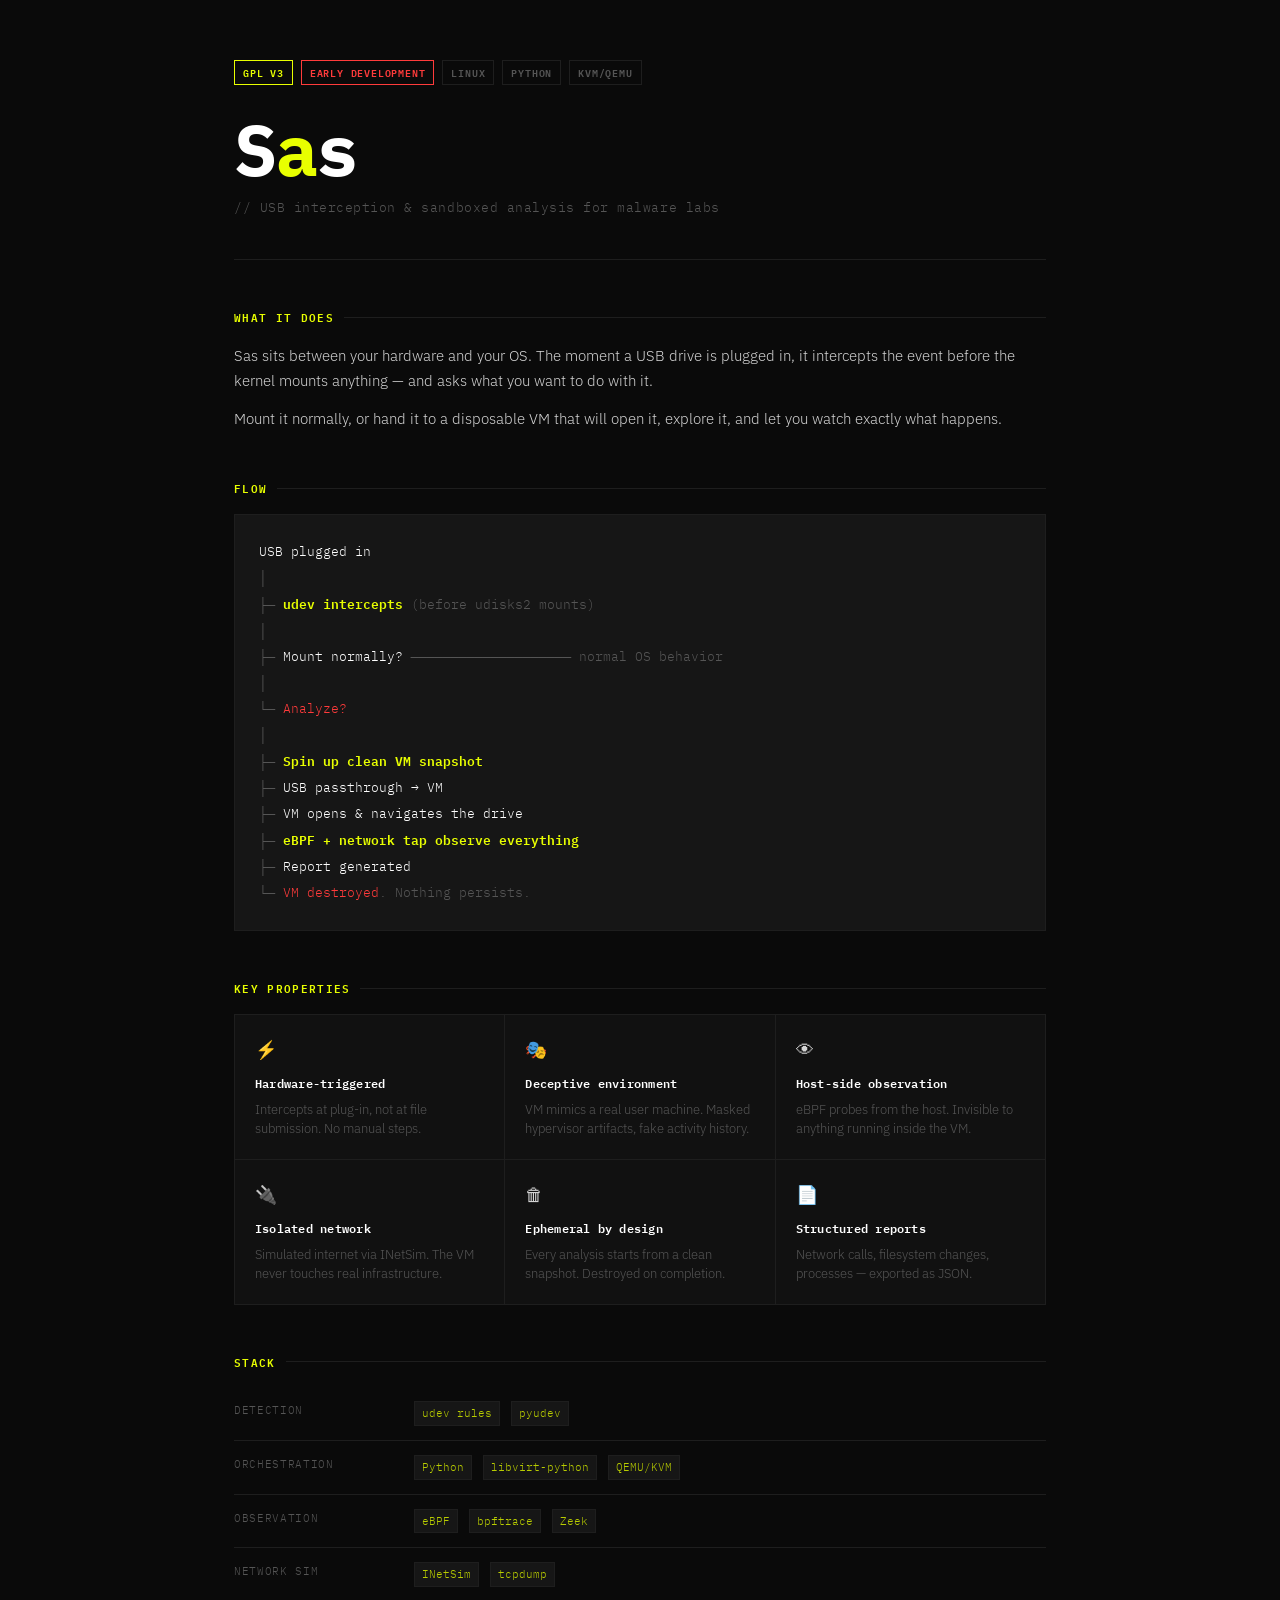
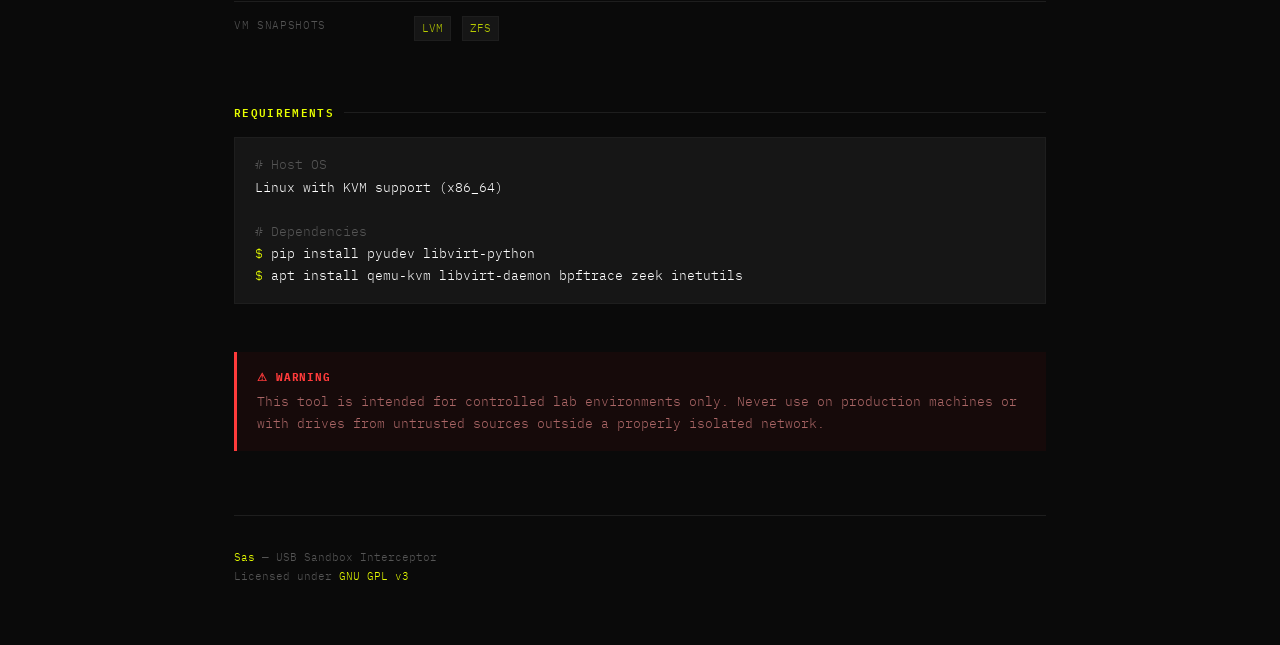
==== html/page.html @ 6a5294c2 "1st commit" ====
<!DOCTYPE html>
<html lang="en">
<head>
<meta charset="UTF-8">
<meta name="viewport" content="width=device-width, initial-scale=1.0">
<title>Sas — README</title>
<style>
  @import url('https://fonts.googleapis.com/css2?family=IBM+Plex+Mono:wght@400;600;700&family=IBM+Plex+Sans:wght@300;400;500&display=swap');

  :root {
    --bg: #0a0a0a;
    --surface: #111111;
    --border: #1e1e1e;
    --accent: #e8ff00;
    --accent-dim: #b8cc00;
    --red: #ff3b3b;
    --text: #d4d4d4;
    --muted: #555;
    --code-bg: #161616;
  }

  * { margin: 0; padding: 0; box-sizing: border-box; }

  body {
    background: var(--bg);
    color: var(--text);
    font-family: 'IBM Plex Sans', sans-serif;
    font-weight: 300;
    line-height: 1.7;
    min-height: 100vh;
  }

  .container {
    max-width: 860px;
    margin: 0 auto;
    padding: 60px 24px;
  }

  /* HEADER */
  header {
    border-bottom: 1px solid var(--border);
    padding-bottom: 40px;
    margin-bottom: 48px;
  }

  .badge-row {
    display: flex;
    gap: 8px;
    margin-bottom: 28px;
    flex-wrap: wrap;
  }

  .badge {
    font-family: 'IBM Plex Mono', monospace;
    font-size: 10px;
    font-weight: 600;
    letter-spacing: 0.08em;
    padding: 3px 8px;
    border: 1px solid var(--border);
    color: var(--muted);
    text-transform: uppercase;
  }

  .badge.gpl { border-color: var(--accent); color: var(--accent); }
  .badge.status { border-color: var(--red); color: var(--red); }

  h1 {
    font-family: 'IBM Plex Mono', monospace;
    font-size: clamp(42px, 8vw, 72px);
    font-weight: 700;
    color: #fff;
    letter-spacing: -0.03em;
    line-height: 1;
    margin-bottom: 6px;
  }

  h1 span {
    color: var(--accent);
  }

  .tagline {
    font-family: 'IBM Plex Mono', monospace;
    font-size: 13px;
    color: var(--muted);
    letter-spacing: 0.04em;
    margin-top: 12px;
  }

  /* SECTIONS */
  section {
    margin-bottom: 48px;
  }

  h2 {
    font-family: 'IBM Plex Mono', monospace;
    font-size: 11px;
    font-weight: 600;
    letter-spacing: 0.12em;
    text-transform: uppercase;
    color: var(--accent);
    margin-bottom: 16px;
    display: flex;
    align-items: center;
    gap: 10px;
  }

  h2::after {
    content: '';
    flex: 1;
    height: 1px;
    background: var(--border);
  }

  p {
    color: var(--text);
    font-size: 15px;
    margin-bottom: 12px;
  }

  /* FLOW DIAGRAM */
  .flow {
    background: var(--code-bg);
    border: 1px solid var(--border);
    padding: 24px;
    font-family: 'IBM Plex Mono', monospace;
    font-size: 13px;
    line-height: 2;
    overflow-x: auto;
  }

  .flow .node {
    color: #fff;
  }

  .flow .arrow {
    color: var(--muted);
  }

  .flow .highlight {
    color: var(--accent);
    font-weight: 600;
  }

  .flow .danger {
    color: var(--red);
  }

  /* FEATURE GRID */
  .features {
    display: grid;
    grid-template-columns: repeat(auto-fit, minmax(240px, 1fr));
    gap: 1px;
    background: var(--border);
    border: 1px solid var(--border);
  }

  .feature {
    background: var(--surface);
    padding: 20px;
  }

  .feature-icon {
    font-size: 18px;
    margin-bottom: 8px;
  }

  .feature-title {
    font-family: 'IBM Plex Mono', monospace;
    font-size: 12px;
    font-weight: 600;
    color: #fff;
    margin-bottom: 6px;
    letter-spacing: 0.02em;
  }

  .feature-desc {
    font-size: 13px;
    color: var(--muted);
    line-height: 1.5;
    margin: 0;
  }

  /* STACK TABLE */
  table {
    width: 100%;
    border-collapse: collapse;
    font-family: 'IBM Plex Mono', monospace;
    font-size: 13px;
  }

  tr {
    border-bottom: 1px solid var(--border);
  }

  tr:last-child { border-bottom: none; }

  td {
    padding: 12px 0;
    vertical-align: top;
  }

  td:first-child {
    color: var(--muted);
    width: 180px;
    padding-right: 24px;
    font-size: 11px;
    letter-spacing: 0.06em;
    text-transform: uppercase;
    padding-top: 14px;
  }

  td:last-child {
    color: var(--text);
  }

  .tag {
    display: inline-block;
    background: var(--code-bg);
    border: 1px solid var(--border);
    color: var(--accent-dim);
    font-size: 11px;
    padding: 2px 7px;
    margin: 2px 3px 2px 0;
  }

  /* WARNING BOX */
  .warning {
    border-left: 3px solid var(--red);
    background: #160a0a;
    padding: 16px 20px;
    font-size: 13px;
    color: #aa6666;
    font-family: 'IBM Plex Mono', monospace;
  }

  .warning strong {
    color: var(--red);
    display: block;
    margin-bottom: 4px;
    font-size: 11px;
    letter-spacing: 0.08em;
    text-transform: uppercase;
  }

  /* FOOTER */
  footer {
    border-top: 1px solid var(--border);
    padding-top: 32px;
    margin-top: 64px;
    display: flex;
    justify-content: space-between;
    align-items: center;
    flex-wrap: gap;
    gap: 12px;
  }

  .footer-left {
    font-family: 'IBM Plex Mono', monospace;
    font-size: 11px;
    color: var(--muted);
  }

  .footer-left span {
    color: var(--accent);
  }

  /* INSTALL */
  .code-block {
    background: var(--code-bg);
    border: 1px solid var(--border);
    padding: 16px 20px;
    font-family: 'IBM Plex Mono', monospace;
    font-size: 13px;
    color: #aaa;
    overflow-x: auto;
  }

  .code-block .prompt {
    color: var(--accent);
    user-select: none;
  }

  .code-block .cmd {
    color: #fff;
  }

  .code-block .comment {
    color: var(--muted);
  }
</style>
</head>
<body>
<div class="container">

  <header>
    <div class="badge-row">
      <span class="badge gpl">GPL v3</span>
      <span class="badge status">Early Development</span>
      <span class="badge">Linux</span>
      <span class="badge">Python</span>
      <span class="badge">KVM/QEMU</span>
    </div>
    <h1>S<span>a</span>s</h1>
    <div class="tagline">// USB interception & sandboxed analysis for malware labs</div>
  </header>

  <section>
    <h2>What it does</h2>
    <p>
      Sas sits between your hardware and your OS. The moment a USB drive is plugged in,
      it intercepts the event before the kernel mounts anything — and asks what you want to do with it.
    </p>
    <p>
      Mount it normally, or hand it to a disposable VM that will open it, explore it,
      and let you watch exactly what happens.
    </p>
  </section>

  <section>
    <h2>Flow</h2>
    <div class="flow">
      <div><span class="node">USB plugged in</span></div>
      <div><span class="arrow">  │</span></div>
      <div><span class="arrow">  ├─ </span><span class="highlight">udev intercepts</span><span class="arrow"> (before udisks2 mounts)</span></div>
      <div><span class="arrow">  │</span></div>
      <div><span class="arrow">  ├─ </span><span class="node">Mount normally?</span><span class="arrow">  ──────────────────── normal OS behavior</span></div>
      <div><span class="arrow">  │</span></div>
      <div><span class="arrow">  └─ </span><span class="danger">Analyze?</span></div>
      <div><span class="arrow">        │</span></div>
      <div><span class="arrow">        ├─ </span><span class="highlight">Spin up clean VM snapshot</span></div>
      <div><span class="arrow">        ├─ </span><span class="node">USB passthrough → VM</span></div>
      <div><span class="arrow">        ├─ </span><span class="node">VM opens &amp; navigates the drive</span></div>
      <div><span class="arrow">        ├─ </span><span class="highlight">eBPF + network tap observe everything</span></div>
      <div><span class="arrow">        ├─ </span><span class="node">Report generated</span></div>
      <div><span class="arrow">        └─ </span><span class="danger">VM destroyed</span><span class="arrow">. Nothing persists.</span></div>
    </div>
  </section>

  <section>
    <h2>Key properties</h2>
    <div class="features">
      <div class="feature">
        <div class="feature-icon">⚡</div>
        <div class="feature-title">Hardware-triggered</div>
        <p class="feature-desc">Intercepts at plug-in, not at file submission. No manual steps.</p>
      </div>
      <div class="feature">
        <div class="feature-icon">🎭</div>
        <div class="feature-title">Deceptive environment</div>
        <p class="feature-desc">VM mimics a real user machine. Masked hypervisor artifacts, fake activity history.</p>
      </div>
      <div class="feature">
        <div class="feature-icon">👁</div>
        <div class="feature-title">Host-side observation</div>
        <p class="feature-desc">eBPF probes from the host. Invisible to anything running inside the VM.</p>
      </div>
      <div class="feature">
        <div class="feature-icon">🔌</div>
        <div class="feature-title">Isolated network</div>
        <p class="feature-desc">Simulated internet via INetSim. The VM never touches real infrastructure.</p>
      </div>
      <div class="feature">
        <div class="feature-icon">🗑</div>
        <div class="feature-title">Ephemeral by design</div>
        <p class="feature-desc">Every analysis starts from a clean snapshot. Destroyed on completion.</p>
      </div>
      <div class="feature">
        <div class="feature-icon">📄</div>
        <div class="feature-title">Structured reports</div>
        <p class="feature-desc">Network calls, filesystem changes, processes — exported as JSON.</p>
      </div>
    </div>
  </section>

  <section>
    <h2>Stack</h2>
    <table>
      <tr>
        <td>Detection</td>
        <td>
          <span class="tag">udev rules</span>
          <span class="tag">pyudev</span>
        </td>
      </tr>
      <tr>
        <td>Orchestration</td>
        <td>
          <span class="tag">Python</span>
          <span class="tag">libvirt-python</span>
          <span class="tag">QEMU/KVM</span>
        </td>
      </tr>
      <tr>
        <td>Observation</td>
        <td>
          <span class="tag">eBPF</span>
          <span class="tag">bpftrace</span>
          <span class="tag">Zeek</span>
        </td>
      </tr>
      <tr>
        <td>Network sim</td>
        <td>
          <span class="tag">INetSim</span>
          <span class="tag">tcpdump</span>
        </td>
      </tr>
      <tr>
        <td>VM snapshots</td>
        <td>
          <span class="tag">LVM</span>
          <span class="tag">ZFS</span>
        </td>
      </tr>
    </table>
  </section>

  <section>
    <h2>Requirements</h2>
    <div class="code-block">
      <div><span class="comment"># Host OS</span></div>
      <div><span class="cmd">Linux with KVM support (x86_64)</span></div>
      <div>&nbsp;</div>
      <div><span class="comment"># Dependencies</span></div>
      <div><span class="prompt">$ </span><span class="cmd">pip install pyudev libvirt-python</span></div>
      <div><span class="prompt">$ </span><span class="cmd">apt install qemu-kvm libvirt-daemon bpftrace zeek inetutils</span></div>
    </div>
  </section>

  <section>
    <div class="warning">
      <strong>⚠ Warning</strong>
      This tool is intended for controlled lab environments only.
      Never use on production machines or with drives from untrusted sources outside a properly isolated network.
    </div>
  </section>

  <footer>
    <div class="footer-left">
      <span>Sas</span> — USB Sandbox Interceptor<br>
      Licensed under <span>GNU GPL v3</span>
    </div>
  </footer>

</div>
</body>
</html>
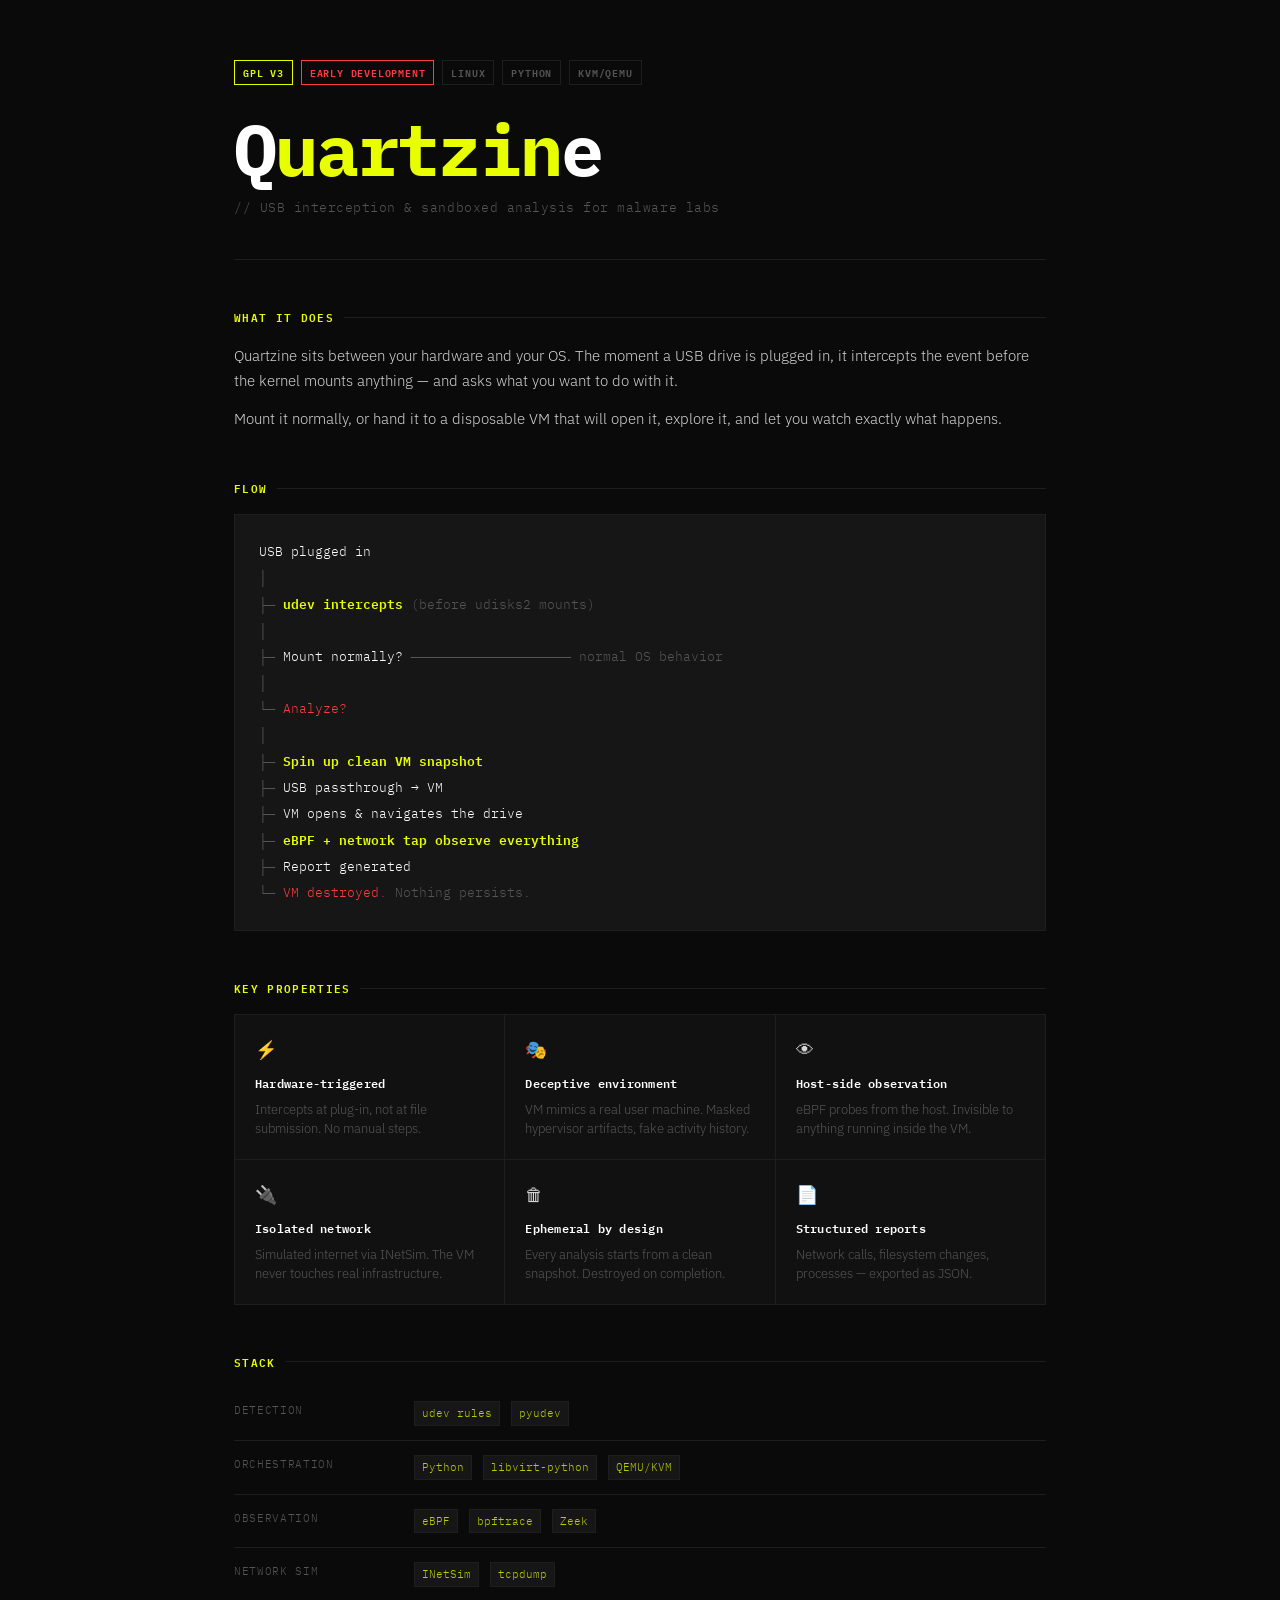
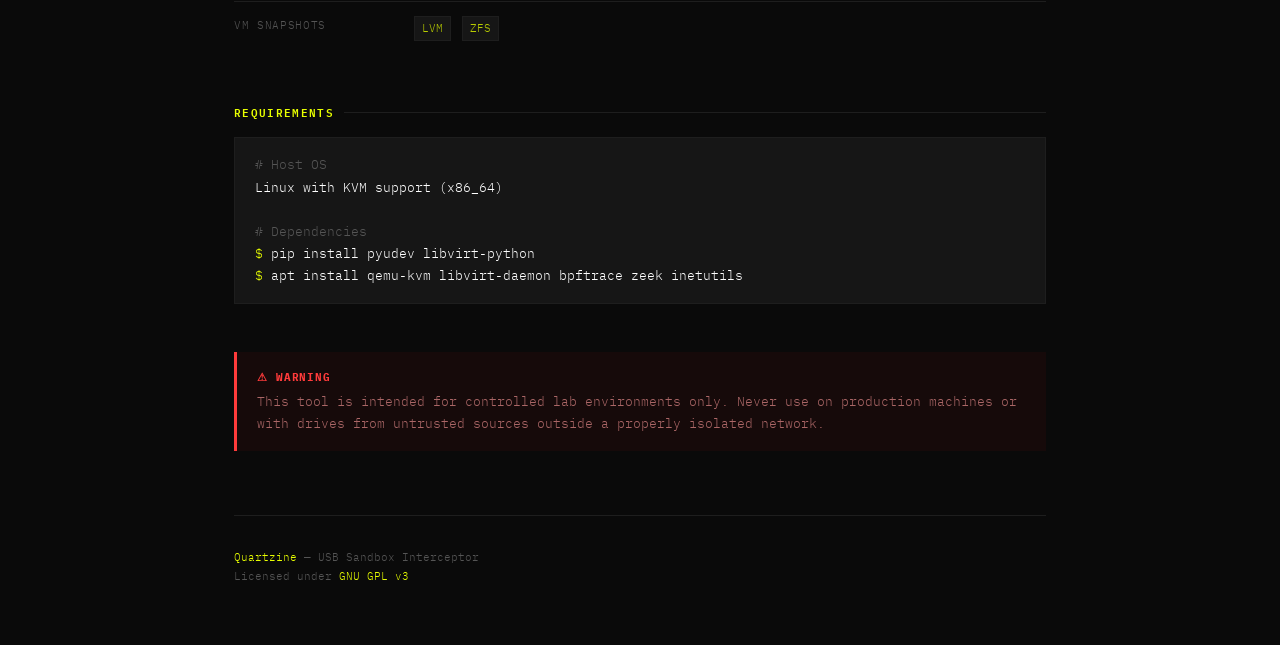
==== commit 76d5ac75: "modified the html page" ====
--- a/html/page.html
+++ b/html/page.html
@@ -3,7 +3,7 @@
 <head>
 <meta charset="UTF-8">
 <meta name="viewport" content="width=device-width, initial-scale=1.0">
-<title>Sas — README</title>
+<title>Quartzine — README</title>
 <style>
   @import url('https://fonts.googleapis.com/css2?family=IBM+Plex+Mono:wght@400;600;700&family=IBM+Plex+Sans:wght@300;400;500&display=swap');
 
@@ -300,14 +300,14 @@
       <span class="badge">Python</span>
       <span class="badge">KVM/QEMU</span>
     </div>
-    <h1>S<span>a</span>s</h1>
+    <h1>Q<span>uartzin</span>e</h1>
     <div class="tagline">// USB interception & sandboxed analysis for malware labs</div>
   </header>
 
   <section>
     <h2>What it does</h2>
     <p>
-      Sas sits between your hardware and your OS. The moment a USB drive is plugged in,
+      Quartzine sits between your hardware and your OS. The moment a USB drive is plugged in,
       it intercepts the event before the kernel mounts anything — and asks what you want to do with it.
     </p>
     <p>
@@ -437,7 +437,7 @@
 
   <footer>
     <div class="footer-left">
-      <span>Sas</span> — USB Sandbox Interceptor<br>
+      <span>Quartzine</span> — USB Sandbox Interceptor<br>
       Licensed under <span>GNU GPL v3</span>
     </div>
   </footer>
